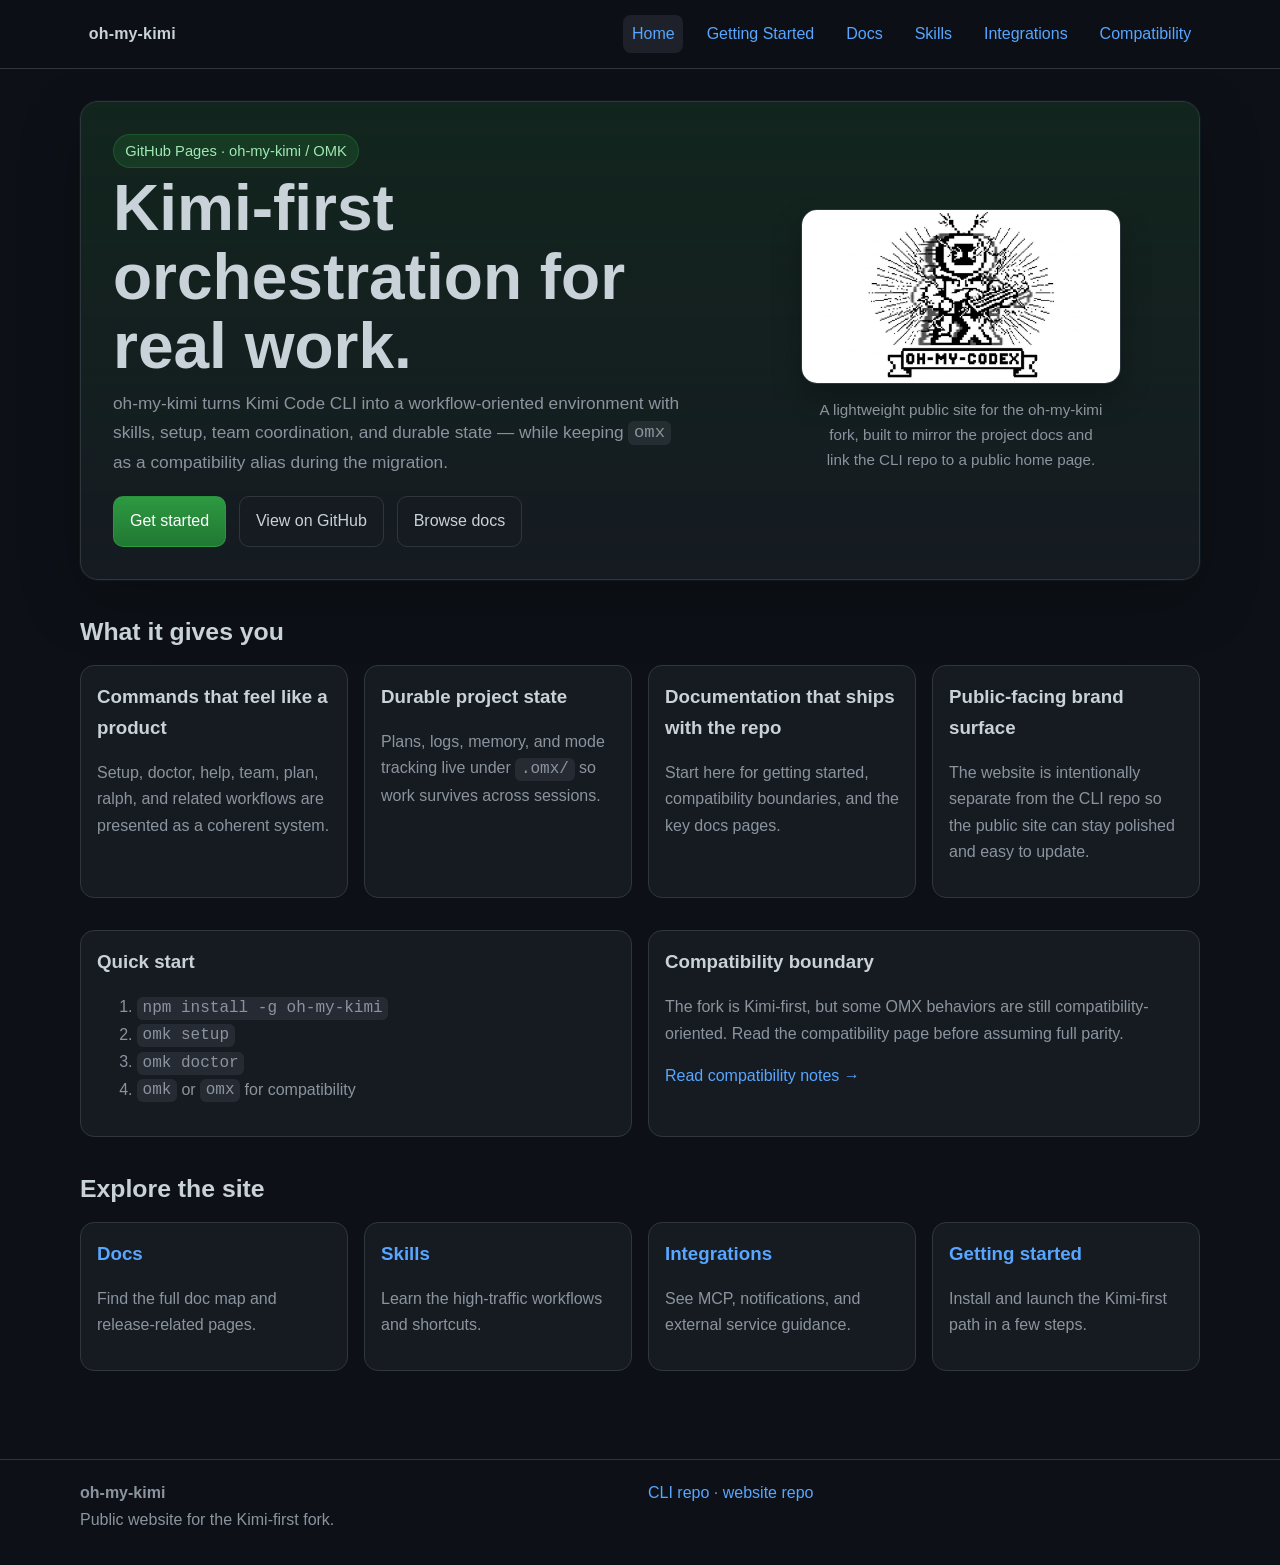
==== index.html @ 95d9c624 "Establish a public oh-my-kimi website surface The user wants a GitHub Pages site similar to the exis" ====
<!doctype html>
<html lang="en">
  <head>
    <meta charset="UTF-8" />
    <meta name="viewport" content="width=device-width, initial-scale=1.0" />
    <title>oh-my-kimi — Kimi-first multi-agent orchestration</title>
    <meta name="description" content="oh-my-kimi is a Kimi-first multi-agent orchestration layer with skills, setup, team execution, and docs for daily use." />
    <link rel="stylesheet" href="./style.css" />
  </head>
  <body>
    <header>
      <nav class="container nav" aria-label="Primary">
        <a class="brand" href="./index.html">oh-my-kimi</a>
        <a class="active" href="./index.html">Home</a>
        <a href="./getting-started.html">Getting Started</a>
        <a href="./docs.html">Docs</a>
        <a href="./skills.html">Skills</a>
        <a href="./integrations.html">Integrations</a>
        <a href="./compatibility.html">Compatibility</a>
      </nav>
    </header>

    <main class="container">
      <section class="hero">
        <div>
          <span class="badge">GitHub Pages · oh-my-kimi / OMK</span>
          <h1>Kimi-first orchestration for real work.</h1>
          <p>
            oh-my-kimi turns Kimi Code CLI into a workflow-oriented environment with skills, setup, team
            coordination, and durable state — while keeping <code>omx</code> as a compatibility alias during the
            migration.
          </p>
          <div class="actions">
            <a class="button primary" href="./getting-started.html">Get started</a>
            <a class="button" href="https://github.com/wang-h/oh-my-kimi">View on GitHub</a>
            <a class="button" href="./docs.html">Browse docs</a>
          </div>
        </div>
        <div class="hero-art">
          <img src="./assets/hero.jpg" alt="oh-my-kimi mascot illustration" />
          <div class="mini">A lightweight public site for the oh-my-kimi fork, built to mirror the project docs and link the CLI repo to a public home page.</div>
        </div>
      </section>

      <section class="section">
        <h2>What it gives you</h2>
        <div class="grid">
          <article class="card">
            <h3>Commands that feel like a product</h3>
            <p>Setup, doctor, help, team, plan, ralph, and related workflows are presented as a coherent system.</p>
          </article>
          <article class="card">
            <h3>Durable project state</h3>
            <p>Plans, logs, memory, and mode tracking live under <code>.omx/</code> so work survives across sessions.</p>
          </article>
          <article class="card">
            <h3>Documentation that ships with the repo</h3>
            <p>Start here for getting started, compatibility boundaries, and the key docs pages.</p>
          </article>
          <article class="card">
            <h3>Public-facing brand surface</h3>
            <p>The website is intentionally separate from the CLI repo so the public site can stay polished and easy to update.</p>
          </article>
        </div>
      </section>

      <section class="section split">
        <article class="card">
          <h3>Quick start</h3>
          <ol>
            <li><code>npm install -g oh-my-kimi</code></li>
            <li><code>omk setup</code></li>
            <li><code>omk doctor</code></li>
            <li><code>omk</code> or <code>omx</code> for compatibility</li>
          </ol>
        </article>
        <article class="card">
          <h3>Compatibility boundary</h3>
          <p>
            The fork is Kimi-first, but some OMX behaviors are still compatibility-oriented. Read the
            compatibility page before assuming full parity.
          </p>
          <p><a href="./compatibility.html">Read compatibility notes →</a></p>
        </article>
      </section>

      <section class="section">
        <h2>Explore the site</h2>
        <div class="grid">
          <article class="card"><h3><a href="./docs.html">Docs</a></h3><p>Find the full doc map and release-related pages.</p></article>
          <article class="card"><h3><a href="./skills.html">Skills</a></h3><p>Learn the high-traffic workflows and shortcuts.</p></article>
          <article class="card"><h3><a href="./integrations.html">Integrations</a></h3><p>See MCP, notifications, and external service guidance.</p></article>
          <article class="card"><h3><a href="./getting-started.html">Getting started</a></h3><p>Install and launch the Kimi-first path in a few steps.</p></article>
        </div>
      </section>
    </main>

    <footer class="footer">
      <div class="container">
        <div class="split">
          <div>
            <strong>oh-my-kimi</strong>
            <div class="muted">Public website for the Kimi-first fork.</div>
          </div>
          <div class="muted">
            <a href="https://github.com/wang-h/oh-my-kimi">CLI repo</a> ·
            <a href="https://github.com/wang-h/oh-my-kimi-website">website repo</a>
          </div>
        </div>
      </div>
    </footer>
  </body>
</html>
---- style.css ----
:root {
  --bg: #0d1117;
  --panel: #161b22;
  --text: #c9d1d9;
  --muted: #8b949e;
  --link: #58a6ff;
  --accent: #2ea043;
  --border: #30363d;
}
* { box-sizing: border-box; }
html, body { margin: 0; padding: 0; background: var(--bg); color: var(--text); font-family: Inter, -apple-system, BlinkMacSystemFont, "Segoe UI", Roboto, Helvetica, Arial, sans-serif; line-height: 1.65; }
a { color: var(--link); text-decoration: none; }
a:hover { text-decoration: underline; }
img { max-width: 100%; }
code, pre { font-family: ui-monospace, SFMono-Regular, Menlo, Monaco, Consolas, "Liberation Mono", monospace; }
pre { overflow-x: auto; background: #0b1016; border: 1px solid var(--border); border-radius: 12px; padding: 1rem; }
code { background: rgba(110, 118, 129, 0.18); padding: 0.15rem 0.35rem; border-radius: 6px; }
header { position: sticky; top: 0; z-index: 20; backdrop-filter: blur(8px); background: rgba(13, 17, 23, 0.88); border-bottom: 1px solid var(--border); }
.container { width: min(1120px, 92vw); margin: 0 auto; }
.nav { display: flex; flex-wrap: wrap; gap: 0.9rem; align-items: center; padding: 0.95rem 0; }
.brand { font-weight: 800; color: var(--text); margin-right: auto; letter-spacing: 0.01em; }
.nav a { padding: 0.35rem 0.55rem; border-radius: 8px; }
.nav a.active, .nav a:hover { background: rgba(110, 118, 129, 0.18); text-decoration: none; }
main { padding: 2rem 0 3rem; }
.hero { display: grid; grid-template-columns: 1.2fr 0.8fr; gap: 1.5rem; align-items: center; padding: 2rem; border: 1px solid var(--border); border-radius: 18px; background: linear-gradient(180deg, rgba(46, 160, 67, 0.14), rgba(22, 27, 34, 0.94)); box-shadow: 0 0 0 1px rgba(88, 166, 255, 0.05), 0 20px 60px rgba(0, 0, 0, 0.25); }
.hero h1 { margin: 0.35rem 0 0.5rem; font-size: clamp(2.2rem, 5vw, 4rem); line-height: 1.08; }
.hero p { margin: 0.5rem 0 0; font-size: 1.08rem; color: var(--muted); max-width: 60ch; }
.badge { display: inline-flex; align-items: center; gap: 0.4rem; background: rgba(46, 160, 67, 0.18); color: #9fe9b4; border: 1px solid rgba(46, 160, 67, 0.28); border-radius: 999px; padding: 0.25rem 0.7rem; font-size: 0.92rem; }
.actions { display: flex; flex-wrap: wrap; gap: 0.8rem; margin-top: 1.2rem; }
.button { display: inline-flex; align-items: center; justify-content: center; gap: 0.4rem; padding: 0.72rem 1rem; border-radius: 10px; border: 1px solid var(--border); background: var(--panel); color: var(--text); text-decoration: none; }
.button.primary { background: linear-gradient(180deg, rgba(46, 160, 67, 0.95), rgba(35, 134, 54, 0.88)); border-color: rgba(46, 160, 67, 0.65); color: white; }
.button:hover { text-decoration: none; transform: translateY(-1px); }
.hero-art { display: flex; flex-direction: column; gap: 0.8rem; align-items: center; justify-content: center; }
.hero-art img { width: 100%; max-width: 320px; border-radius: 16px; border: 1px solid var(--border); box-shadow: 0 14px 30px rgba(0, 0, 0, 0.25); }
.hero-art .mini { color: var(--muted); font-size: 0.95rem; text-align: center; max-width: 34ch; }
.section { margin-top: 2rem; }
.section h2 { margin: 0 0 0.75rem; font-size: 1.55rem; }
.grid { display: grid; grid-template-columns: repeat(auto-fit, minmax(240px, 1fr)); gap: 1rem; }
.card { background: var(--panel); border: 1px solid var(--border); border-radius: 14px; padding: 1rem; }
.card h3 { margin: 0 0 0.35rem; }
.card p, .card li { color: var(--muted); }
.split { display: grid; grid-template-columns: 1fr 1fr; gap: 1rem; }
.footer { margin-top: 2.5rem; padding: 1.25rem 0 2rem; border-top: 1px solid var(--border); color: var(--muted); }
.muted { color: var(--muted); }
.table { width: 100%; border-collapse: collapse; overflow: hidden; border: 1px solid var(--border); border-radius: 12px; }
.table th, .table td { text-align: left; padding: 0.75rem 0.85rem; border-bottom: 1px solid var(--border); vertical-align: top; }
.table th { background: rgba(110, 118, 129, 0.12); }
.table tr:last-child td { border-bottom: none; }
@media (max-width: 880px) { .hero, .split { grid-template-columns: 1fr; } .brand { width: 100%; margin-right: 0; } }
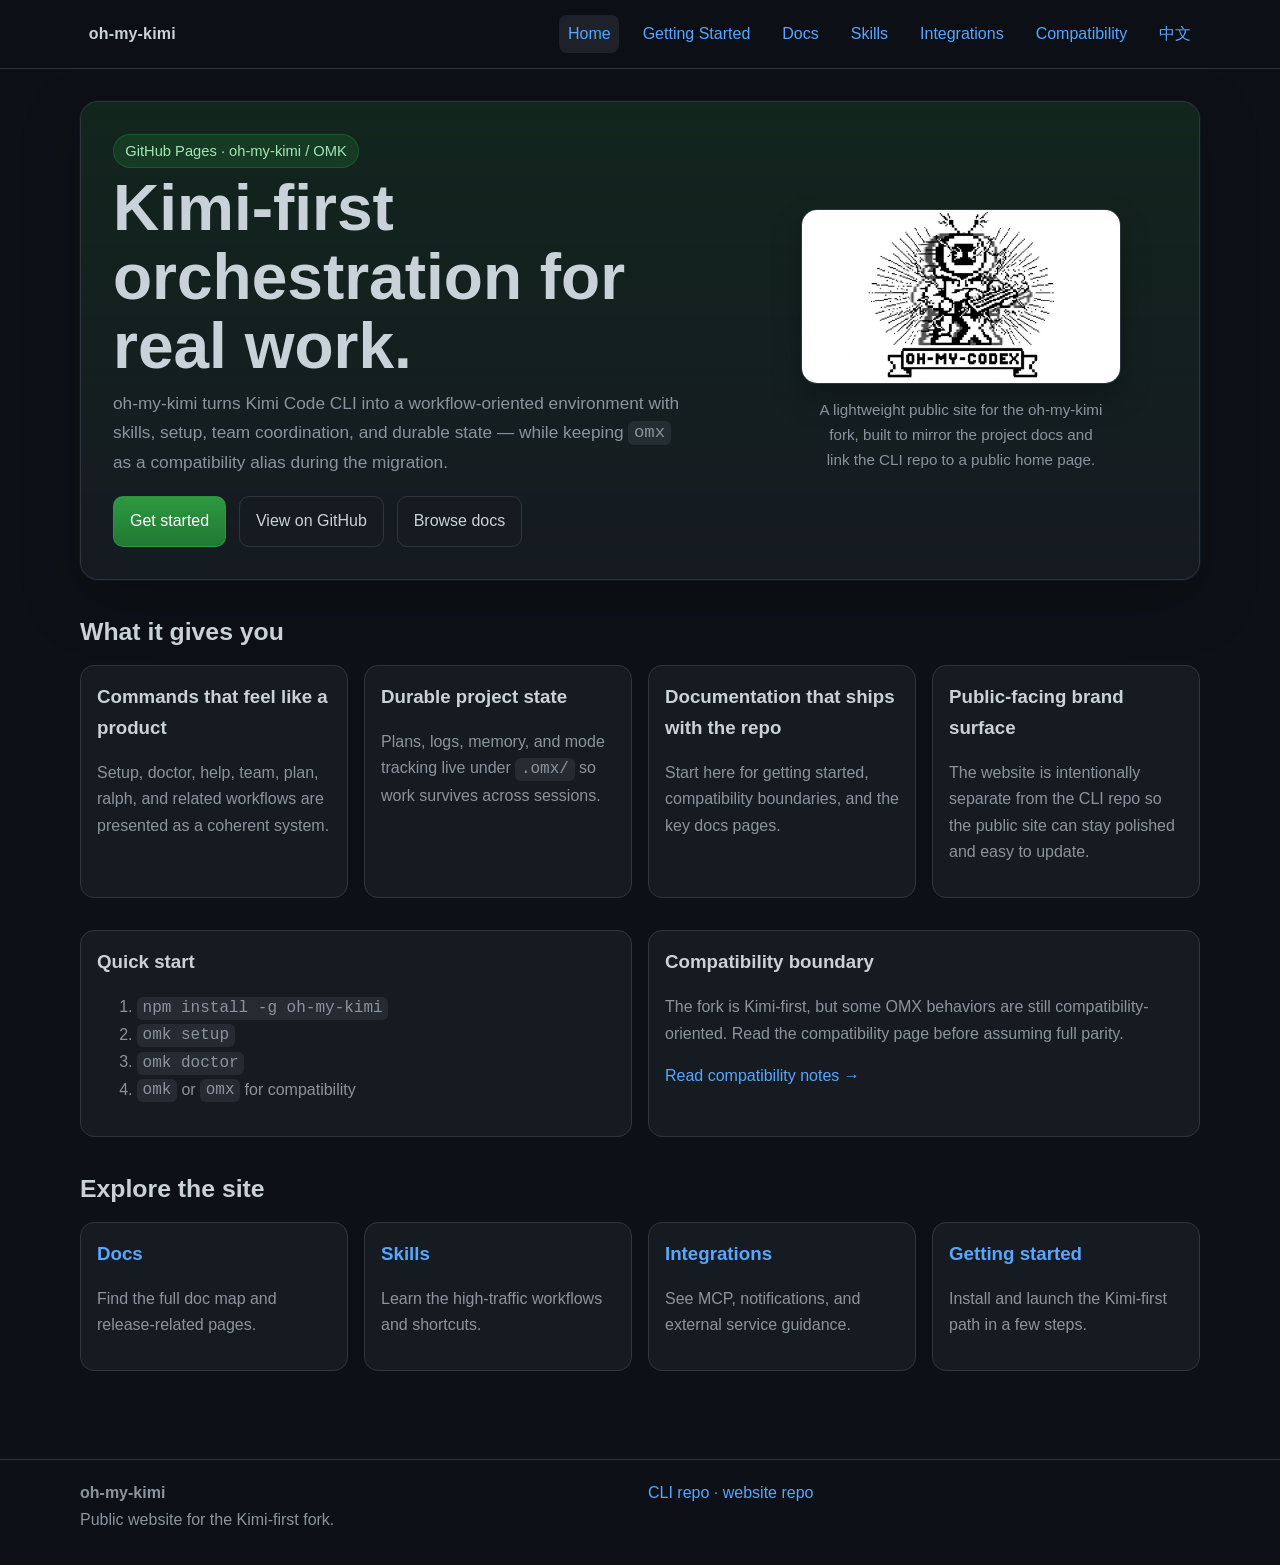
==== commit 97d98039: "Add Chinese pages to the oh-my-kimi website The user asked for the public site and docs surface to s" ====
--- a/index.html
+++ b/index.html
@@ -17,6 +17,7 @@
         <a href="./skills.html">Skills</a>
         <a href="./integrations.html">Integrations</a>
         <a href="./compatibility.html">Compatibility</a>
+        <a href="./zh/index.html">中文</a>
       </nav>
     </header>
 
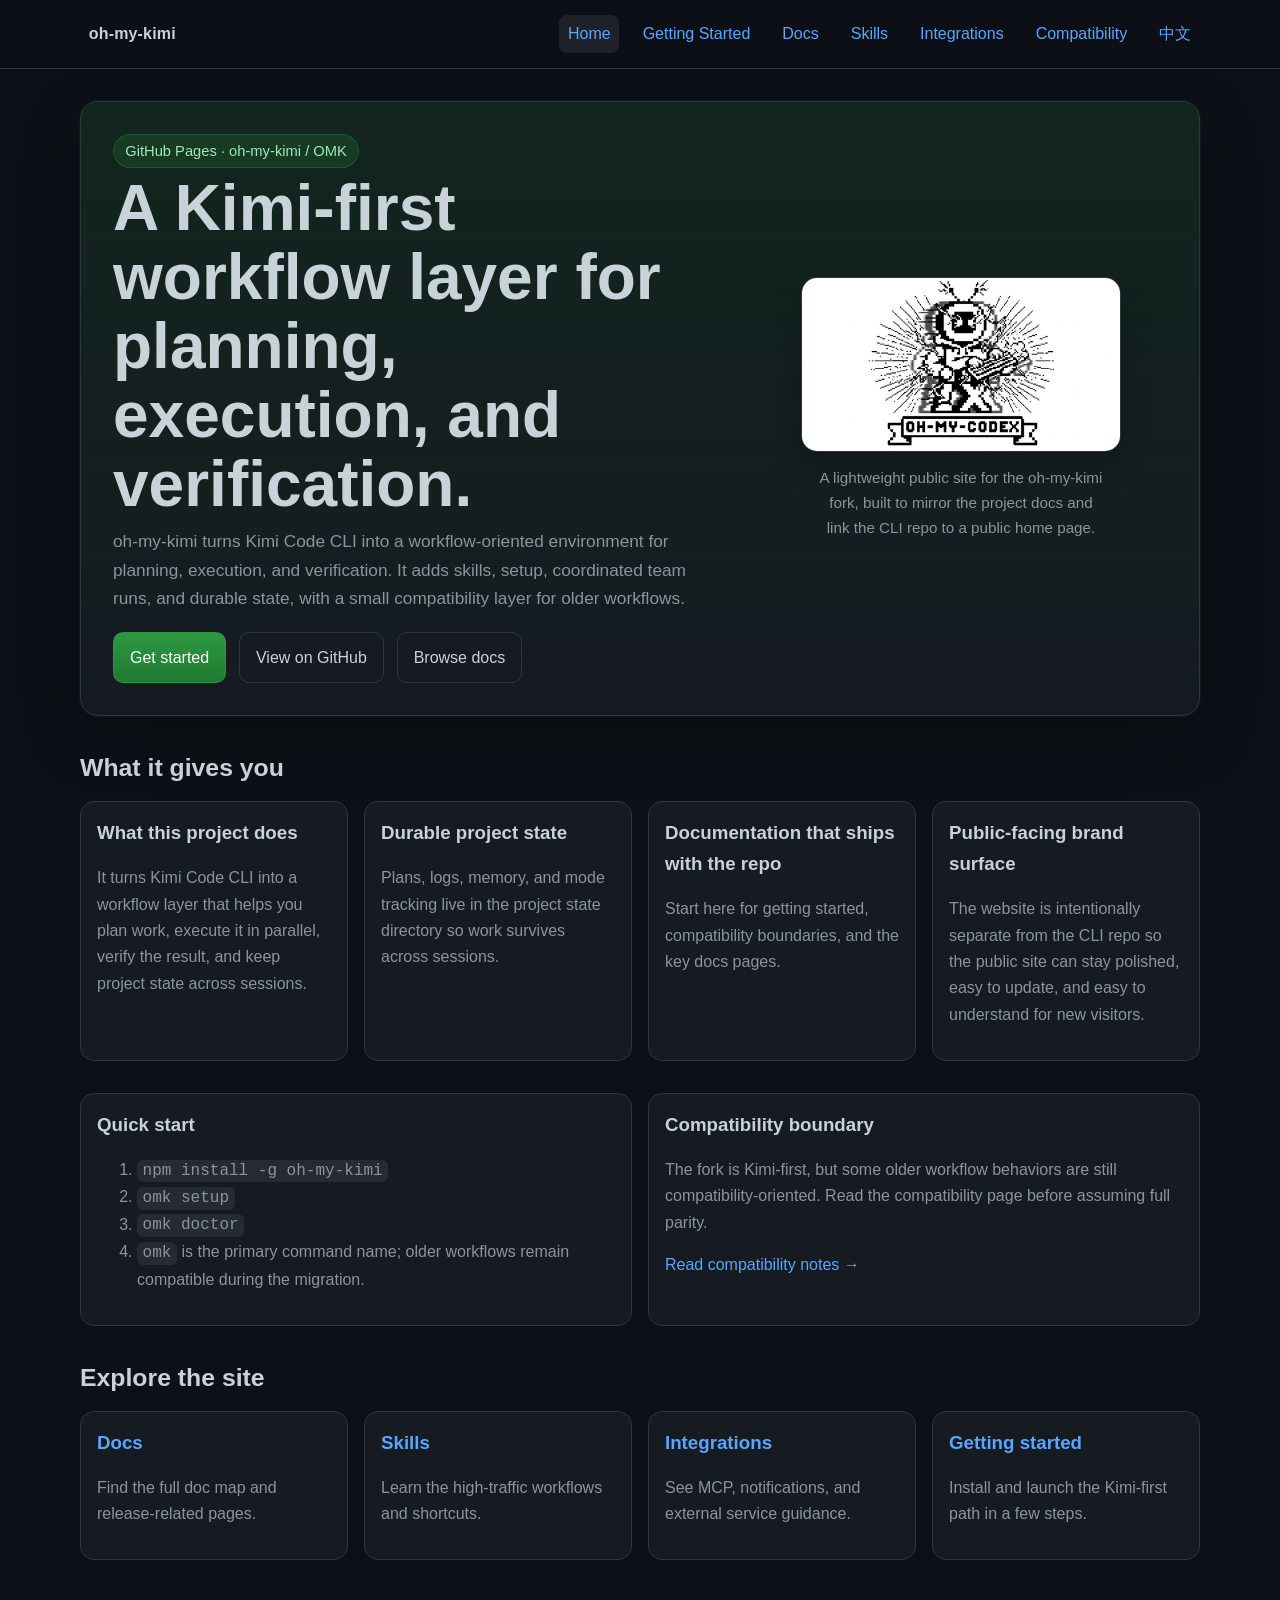
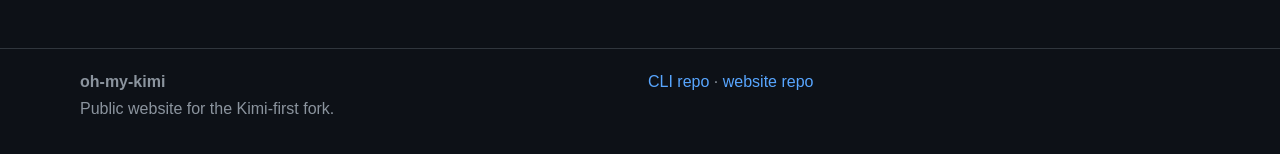
==== commit 403a1cfc: "Clarify the website purpose and retire OMX from public pages The public site now explains what oh-my" ====
--- a/index.html
+++ b/index.html
@@ -25,11 +25,9 @@
       <section class="hero">
         <div>
           <span class="badge">GitHub Pages · oh-my-kimi / OMK</span>
-          <h1>Kimi-first orchestration for real work.</h1>
+          <h1>A Kimi-first workflow layer for planning, execution, and verification.</h1>
           <p>
-            oh-my-kimi turns Kimi Code CLI into a workflow-oriented environment with skills, setup, team
-            coordination, and durable state — while keeping <code>omx</code> as a compatibility alias during the
-            migration.
+            oh-my-kimi turns Kimi Code CLI into a workflow-oriented environment for planning, execution, and verification. It adds skills, setup, coordinated team runs, and durable state, with a small compatibility layer for older workflows.
           </p>
           <div class="actions">
             <a class="button primary" href="./getting-started.html">Get started</a>
@@ -47,12 +45,12 @@
         <h2>What it gives you</h2>
         <div class="grid">
           <article class="card">
-            <h3>Commands that feel like a product</h3>
-            <p>Setup, doctor, help, team, plan, ralph, and related workflows are presented as a coherent system.</p>
+            <h3>What this project does</h3>
+            <p>It turns Kimi Code CLI into a workflow layer that helps you plan work, execute it in parallel, verify the result, and keep project state across sessions.</p>
           </article>
           <article class="card">
             <h3>Durable project state</h3>
-            <p>Plans, logs, memory, and mode tracking live under <code>.omx/</code> so work survives across sessions.</p>
+            <p>Plans, logs, memory, and mode tracking live in the project state directory so work survives across sessions.</p>
           </article>
           <article class="card">
             <h3>Documentation that ships with the repo</h3>
@@ -60,7 +58,7 @@
           </article>
           <article class="card">
             <h3>Public-facing brand surface</h3>
-            <p>The website is intentionally separate from the CLI repo so the public site can stay polished and easy to update.</p>
+            <p>The website is intentionally separate from the CLI repo so the public site can stay polished, easy to update, and easy to understand for new visitors.</p>
           </article>
         </div>
       </section>
@@ -72,13 +70,13 @@
             <li><code>npm install -g oh-my-kimi</code></li>
             <li><code>omk setup</code></li>
             <li><code>omk doctor</code></li>
-            <li><code>omk</code> or <code>omx</code> for compatibility</li>
+            <li><code>omk</code> is the primary command name; older workflows remain compatible during the migration.</li>
           </ol>
         </article>
         <article class="card">
           <h3>Compatibility boundary</h3>
           <p>
-            The fork is Kimi-first, but some OMX behaviors are still compatibility-oriented. Read the
+            The fork is Kimi-first, but some older workflow behaviors are still compatibility-oriented. Read the
             compatibility page before assuming full parity.
           </p>
           <p><a href="./compatibility.html">Read compatibility notes →</a></p>
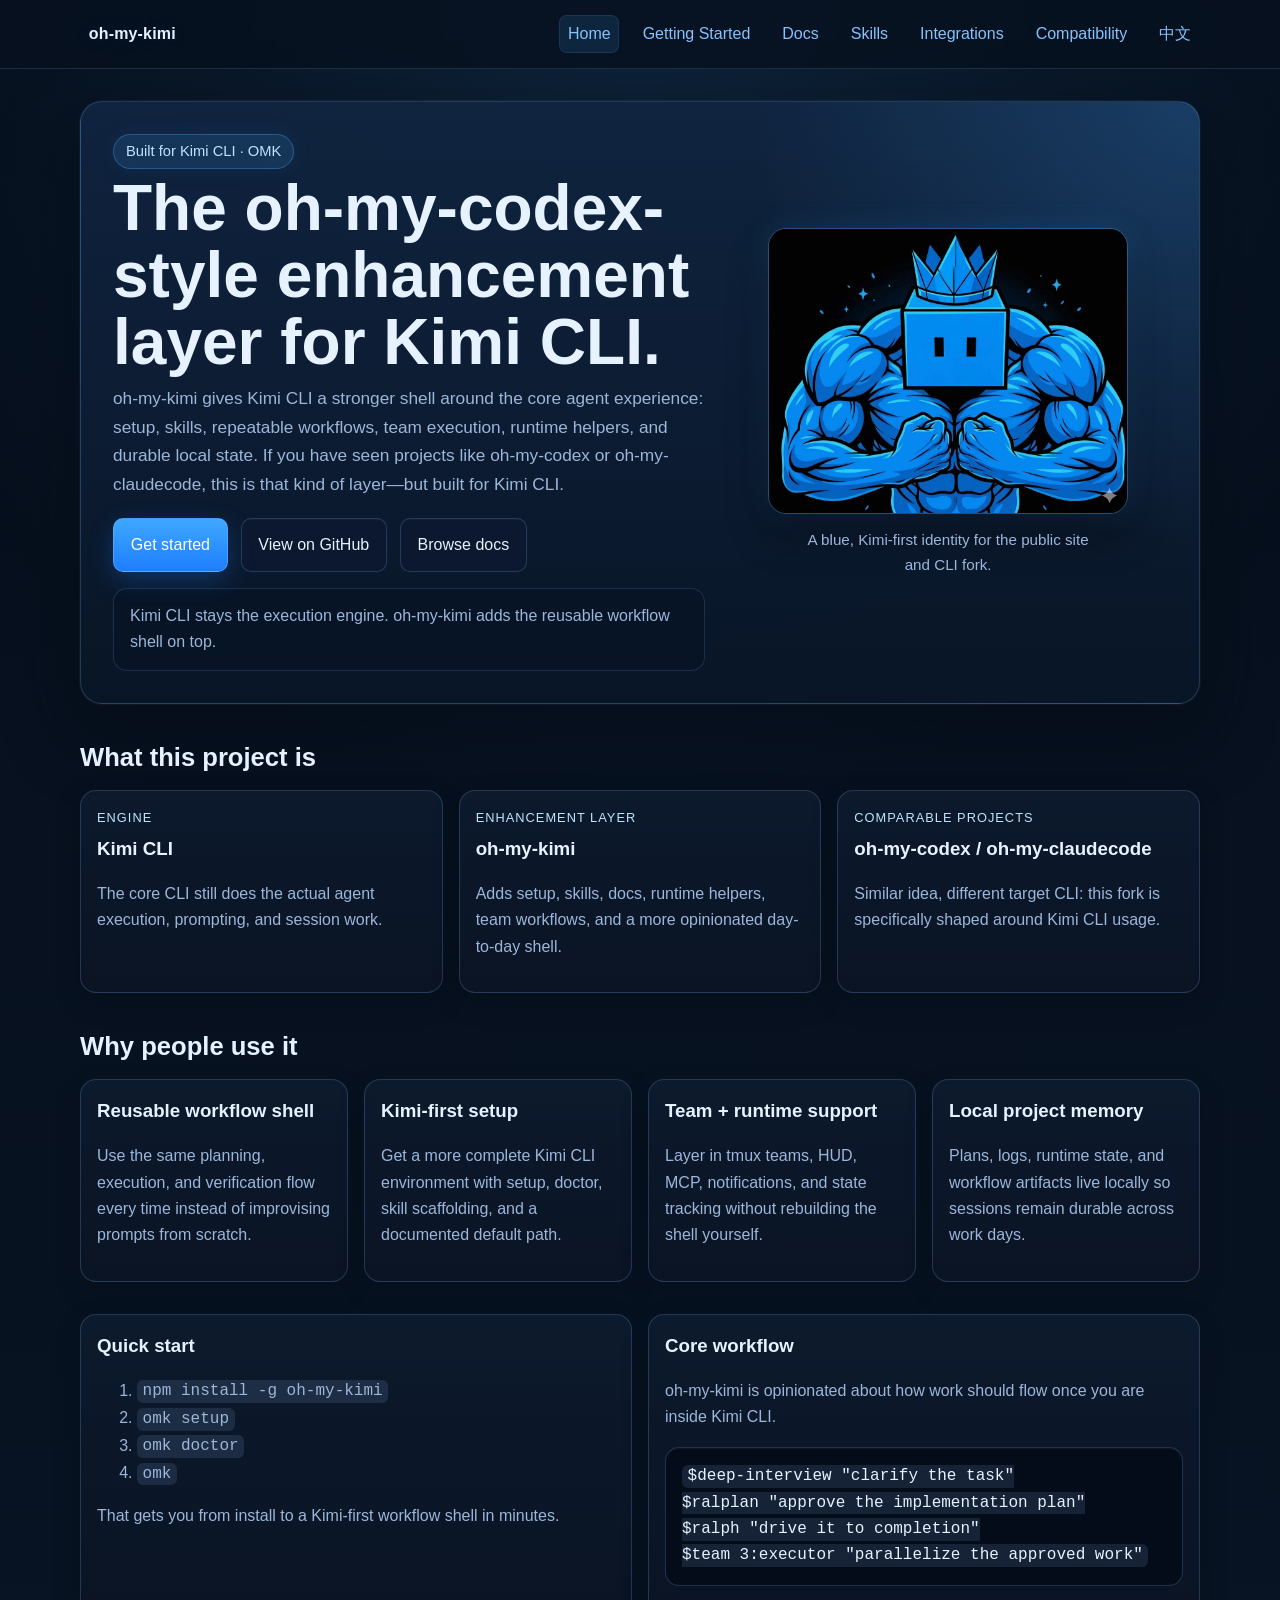
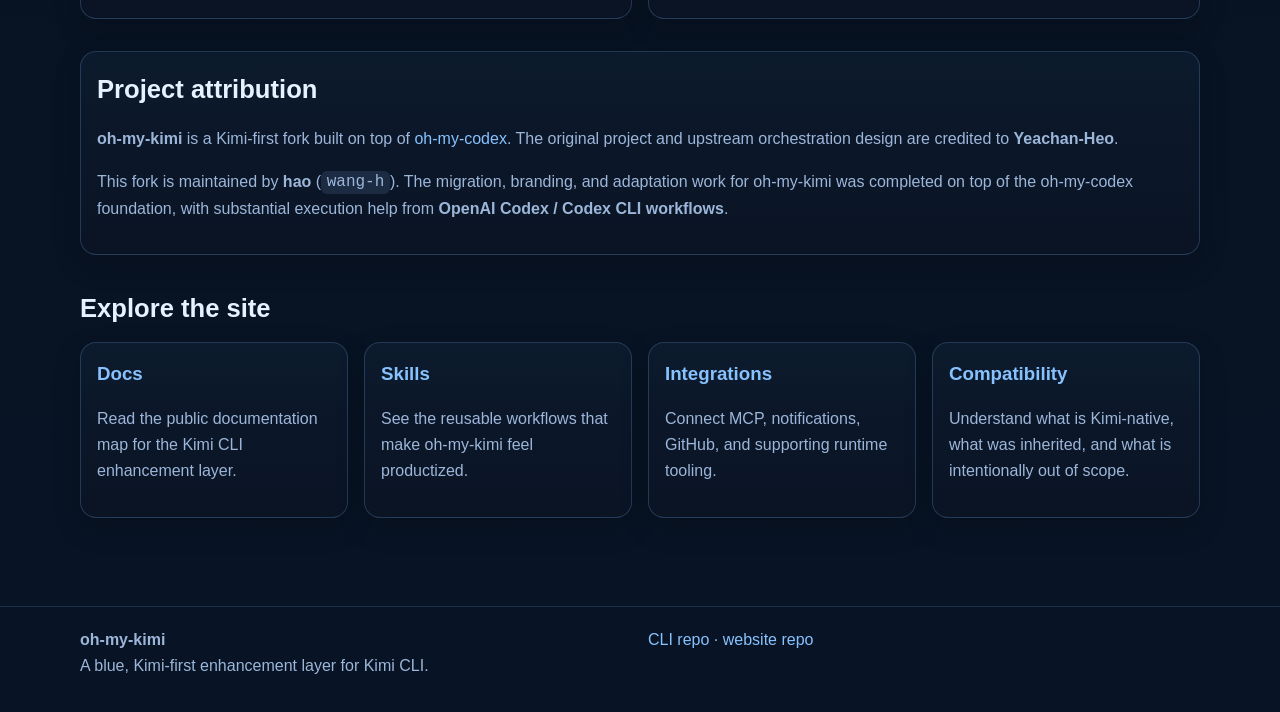
==== commit d47065e7: "Clarify the Kimi CLI story on the public website The website now presents oh-my-kimi as a blue, Kimi" ====
--- a/index.html
+++ b/index.html
@@ -3,8 +3,8 @@
   <head>
     <meta charset="UTF-8" />
     <meta name="viewport" content="width=device-width, initial-scale=1.0" />
-    <title>oh-my-kimi — Kimi-first multi-agent orchestration</title>
-    <meta name="description" content="oh-my-kimi is a Kimi-first multi-agent orchestration layer with skills, setup, team execution, and docs for daily use." />
+    <title>oh-my-kimi — the Kimi CLI enhancement layer</title>
+    <meta name="description" content="oh-my-kimi is an oh-my-codex-style enhancement layer built for Kimi CLI, adding setup, skills, team workflows, and durable runtime state." />
     <link rel="stylesheet" href="./style.css" />
   </head>
   <body>
@@ -24,41 +24,67 @@
     <main class="container">
       <section class="hero">
         <div>
-          <span class="badge">GitHub Pages · oh-my-kimi / OMK</span>
-          <h1>A Kimi-first workflow layer for planning, execution, and verification.</h1>
+          <span class="badge">Built for Kimi CLI · OMK</span>
+          <h1>The oh-my-codex-style enhancement layer for Kimi CLI.</h1>
           <p>
-            oh-my-kimi turns Kimi Code CLI into a workflow-oriented environment for planning, execution, and verification. It adds skills, setup, coordinated team runs, and durable state, with a small compatibility layer for older workflows.
+            oh-my-kimi gives Kimi CLI a stronger shell around the core agent experience: setup, skills,
+            repeatable workflows, team execution, runtime helpers, and durable local state. If you have seen
+            projects like oh-my-codex or oh-my-claudecode, this is that kind of layer—but built for Kimi CLI.
           </p>
           <div class="actions">
             <a class="button primary" href="./getting-started.html">Get started</a>
             <a class="button" href="https://github.com/wang-h/oh-my-kimi">View on GitHub</a>
             <a class="button" href="./docs.html">Browse docs</a>
           </div>
+          <div class="hero-note">
+            Kimi CLI stays the execution engine. oh-my-kimi adds the reusable workflow shell on top.
+          </div>
         </div>
         <div class="hero-art">
           <img src="./assets/hero.jpg" alt="oh-my-kimi mascot illustration" />
-          <div class="mini">A lightweight public site for the oh-my-kimi fork, built to mirror the project docs and link the CLI repo to a public home page.</div>
+          <div class="mini">A blue, Kimi-first identity for the public site and CLI fork.</div>
         </div>
       </section>
 
       <section class="section">
-        <h2>What it gives you</h2>
+        <h2>What this project is</h2>
+        <div class="compare-grid">
+          <article class="card">
+            <div class="kicker">Engine</div>
+            <h3>Kimi CLI</h3>
+            <p>The core CLI still does the actual agent execution, prompting, and session work.</p>
+          </article>
+          <article class="card">
+            <div class="kicker">Enhancement layer</div>
+            <h3>oh-my-kimi</h3>
+            <p>Adds setup, skills, docs, runtime helpers, team workflows, and a more opinionated day-to-day shell.</p>
+          </article>
+          <article class="card">
+            <div class="kicker">Comparable projects</div>
+            <h3>oh-my-codex / oh-my-claudecode</h3>
+            <p>Similar idea, different target CLI: this fork is specifically shaped around Kimi CLI usage.</p>
+          </article>
+        </div>
+      </section>
+
+      <section class="section">
+        <h2>Why people use it</h2>
         <div class="grid">
           <article class="card">
-            <h3>What this project does</h3>
-            <p>It turns Kimi Code CLI into a workflow layer that helps you plan work, execute it in parallel, verify the result, and keep project state across sessions.</p>
+            <h3>Reusable workflow shell</h3>
+            <p>Use the same planning, execution, and verification flow every time instead of improvising prompts from scratch.</p>
           </article>
           <article class="card">
-            <h3>Durable project state</h3>
-            <p>Plans, logs, memory, and mode tracking live in the project state directory so work survives across sessions.</p>
+            <h3>Kimi-first setup</h3>
+            <p>Get a more complete Kimi CLI environment with setup, doctor, skill scaffolding, and a documented default path.</p>
           </article>
           <article class="card">
-            <h3>Documentation that ships with the repo</h3>
-            <p>Start here for getting started, compatibility boundaries, and the key docs pages.</p>
+            <h3>Team + runtime support</h3>
+            <p>Layer in tmux teams, HUD, MCP, notifications, and state tracking without rebuilding the shell yourself.</p>
           </article>
           <article class="card">
-            <h3>Public-facing brand surface</h3>
-            <p>The website is intentionally separate from the CLI repo so the public site can stay polished, easy to update, and easy to understand for new visitors.</p>
+            <h3>Local project memory</h3>
+            <p>Plans, logs, runtime state, and workflow artifacts live locally so sessions remain durable across work days.</p>
           </article>
         </div>
       </section>
@@ -70,26 +96,42 @@
             <li><code>npm install -g oh-my-kimi</code></li>
             <li><code>omk setup</code></li>
             <li><code>omk doctor</code></li>
-            <li><code>omk</code> is the primary command name; older workflows remain compatible during the migration.</li>
+            <li><code>omk</code></li>
           </ol>
+          <p class="muted">That gets you from install to a Kimi-first workflow shell in minutes.</p>
         </article>
         <article class="card">
-          <h3>Compatibility boundary</h3>
-          <p>
-            The fork is Kimi-first, but some older workflow behaviors are still compatibility-oriented. Read the
-            compatibility page before assuming full parity.
-          </p>
-          <p><a href="./compatibility.html">Read compatibility notes →</a></p>
+          <h3>Core workflow</h3>
+          <p>oh-my-kimi is opinionated about how work should flow once you are inside Kimi CLI.</p>
+          <pre><code>$deep-interview "clarify the task"
+$ralplan "approve the implementation plan"
+$ralph "drive it to completion"
+$team 3:executor "parallelize the approved work"</code></pre>
         </article>
+      </section>
+
+      <section class="section card">
+        <h2>Project attribution</h2>
+        <p>
+          <strong>oh-my-kimi</strong> is a Kimi-first fork built on top of
+          <a href="https://github.com/Yeachan-Heo/oh-my-codex">oh-my-codex</a>.
+          The original project and upstream orchestration design are credited to
+          <strong>Yeachan-Heo</strong>.
+        </p>
+        <p>
+          This fork is maintained by <strong>hao</strong> (<code>wang-h</code>).
+          The migration, branding, and adaptation work for oh-my-kimi was completed on top of the oh-my-codex foundation,
+          with substantial execution help from <strong>OpenAI Codex / Codex CLI workflows</strong>.
+        </p>
       </section>
 
       <section class="section">
         <h2>Explore the site</h2>
         <div class="grid">
-          <article class="card"><h3><a href="./docs.html">Docs</a></h3><p>Find the full doc map and release-related pages.</p></article>
-          <article class="card"><h3><a href="./skills.html">Skills</a></h3><p>Learn the high-traffic workflows and shortcuts.</p></article>
-          <article class="card"><h3><a href="./integrations.html">Integrations</a></h3><p>See MCP, notifications, and external service guidance.</p></article>
-          <article class="card"><h3><a href="./getting-started.html">Getting started</a></h3><p>Install and launch the Kimi-first path in a few steps.</p></article>
+          <article class="card"><h3><a href="./docs.html">Docs</a></h3><p>Read the public documentation map for the Kimi CLI enhancement layer.</p></article>
+          <article class="card"><h3><a href="./skills.html">Skills</a></h3><p>See the reusable workflows that make oh-my-kimi feel productized.</p></article>
+          <article class="card"><h3><a href="./integrations.html">Integrations</a></h3><p>Connect MCP, notifications, GitHub, and supporting runtime tooling.</p></article>
+          <article class="card"><h3><a href="./compatibility.html">Compatibility</a></h3><p>Understand what is Kimi-native, what was inherited, and what is intentionally out of scope.</p></article>
         </div>
       </section>
     </main>
@@ -99,7 +141,7 @@
         <div class="split">
           <div>
             <strong>oh-my-kimi</strong>
-            <div class="muted">Public website for the Kimi-first fork.</div>
+            <div class="muted">A blue, Kimi-first enhancement layer for Kimi CLI.</div>
           </div>
           <div class="muted">
             <a href="https://github.com/wang-h/oh-my-kimi">CLI repo</a> ·
--- a/style.css
+++ b/style.css
@@ -1,50 +1,170 @@
-
 :root {
-  --bg: #0d1117;
-  --panel: #161b22;
-  --text: #c9d1d9;
-  --muted: #8b949e;
-  --link: #58a6ff;
-  --accent: #2ea043;
-  --border: #30363d;
+  --bg: #07111f;
+  --bg-soft: #0c1830;
+  --panel: #0d1b2e;
+  --panel-strong: #102440;
+  --text: #e6f2ff;
+  --muted: #9cb6d9;
+  --link: #87c2ff;
+  --accent: #3fa8ff;
+  --accent-strong: #1e7dff;
+  --accent-soft: rgba(63, 168, 255, 0.14);
+  --border: rgba(119, 170, 235, 0.24);
+  --glow: rgba(63, 168, 255, 0.28);
+  --shadow: rgba(3, 9, 20, 0.52);
 }
 * { box-sizing: border-box; }
-html, body { margin: 0; padding: 0; background: var(--bg); color: var(--text); font-family: Inter, -apple-system, BlinkMacSystemFont, "Segoe UI", Roboto, Helvetica, Arial, sans-serif; line-height: 1.65; }
+html, body {
+  margin: 0;
+  padding: 0;
+  background:
+    radial-gradient(circle at top, rgba(63, 168, 255, 0.14), transparent 34%),
+    linear-gradient(180deg, #050d19 0%, var(--bg) 30%, #081425 100%);
+  color: var(--text);
+  font-family: Inter, -apple-system, BlinkMacSystemFont, "Segoe UI", Roboto, Helvetica, Arial, sans-serif;
+  line-height: 1.65;
+}
 a { color: var(--link); text-decoration: none; }
 a:hover { text-decoration: underline; }
 img { max-width: 100%; }
 code, pre { font-family: ui-monospace, SFMono-Regular, Menlo, Monaco, Consolas, "Liberation Mono", monospace; }
-pre { overflow-x: auto; background: #0b1016; border: 1px solid var(--border); border-radius: 12px; padding: 1rem; }
-code { background: rgba(110, 118, 129, 0.18); padding: 0.15rem 0.35rem; border-radius: 6px; }
-header { position: sticky; top: 0; z-index: 20; backdrop-filter: blur(8px); background: rgba(13, 17, 23, 0.88); border-bottom: 1px solid var(--border); }
+pre {
+  overflow-x: auto;
+  background: rgba(4, 12, 25, 0.9);
+  border: 1px solid var(--border);
+  border-radius: 14px;
+  padding: 1rem;
+  box-shadow: inset 0 1px 0 rgba(255,255,255,0.03);
+}
+code { background: rgba(118, 155, 204, 0.16); padding: 0.15rem 0.35rem; border-radius: 6px; }
+header {
+  position: sticky;
+  top: 0;
+  z-index: 20;
+  backdrop-filter: blur(10px);
+  background: rgba(7, 17, 31, 0.8);
+  border-bottom: 1px solid rgba(119, 170, 235, 0.18);
+}
 .container { width: min(1120px, 92vw); margin: 0 auto; }
 .nav { display: flex; flex-wrap: wrap; gap: 0.9rem; align-items: center; padding: 0.95rem 0; }
-.brand { font-weight: 800; color: var(--text); margin-right: auto; letter-spacing: 0.01em; }
+.brand {
+  font-weight: 800;
+  color: var(--text);
+  margin-right: auto;
+  letter-spacing: 0.01em;
+  text-shadow: 0 0 18px rgba(63, 168, 255, 0.18);
+}
 .nav a { padding: 0.35rem 0.55rem; border-radius: 8px; }
-.nav a.active, .nav a:hover { background: rgba(110, 118, 129, 0.18); text-decoration: none; }
+.nav a.active, .nav a:hover {
+  background: rgba(63, 168, 255, 0.12);
+  text-decoration: none;
+  box-shadow: inset 0 0 0 1px rgba(119, 170, 235, 0.12);
+}
 main { padding: 2rem 0 3rem; }
-.hero { display: grid; grid-template-columns: 1.2fr 0.8fr; gap: 1.5rem; align-items: center; padding: 2rem; border: 1px solid var(--border); border-radius: 18px; background: linear-gradient(180deg, rgba(46, 160, 67, 0.14), rgba(22, 27, 34, 0.94)); box-shadow: 0 0 0 1px rgba(88, 166, 255, 0.05), 0 20px 60px rgba(0, 0, 0, 0.25); }
-.hero h1 { margin: 0.35rem 0 0.5rem; font-size: clamp(2.2rem, 5vw, 4rem); line-height: 1.08; }
-.hero p { margin: 0.5rem 0 0; font-size: 1.08rem; color: var(--muted); max-width: 60ch; }
-.badge { display: inline-flex; align-items: center; gap: 0.4rem; background: rgba(46, 160, 67, 0.18); color: #9fe9b4; border: 1px solid rgba(46, 160, 67, 0.28); border-radius: 999px; padding: 0.25rem 0.7rem; font-size: 0.92rem; }
-.actions { display: flex; flex-wrap: wrap; gap: 0.8rem; margin-top: 1.2rem; }
-.button { display: inline-flex; align-items: center; justify-content: center; gap: 0.4rem; padding: 0.72rem 1rem; border-radius: 10px; border: 1px solid var(--border); background: var(--panel); color: var(--text); text-decoration: none; }
-.button.primary { background: linear-gradient(180deg, rgba(46, 160, 67, 0.95), rgba(35, 134, 54, 0.88)); border-color: rgba(46, 160, 67, 0.65); color: white; }
+.hero {
+  display: grid;
+  grid-template-columns: 1.15fr 0.85fr;
+  gap: 1.5rem;
+  align-items: center;
+  padding: 2rem;
+  border: 1px solid var(--border);
+  border-radius: 22px;
+  background:
+    radial-gradient(circle at top right, rgba(63, 168, 255, 0.2), transparent 35%),
+    linear-gradient(180deg, rgba(16, 36, 64, 0.96), rgba(9, 22, 39, 0.98));
+  box-shadow: 0 0 0 1px rgba(135, 194, 255, 0.05), 0 24px 70px var(--shadow);
+}
+.hero h1 { margin: 0.35rem 0 0.5rem; font-size: clamp(2.4rem, 5vw, 4.3rem); line-height: 1.05; }
+.hero p { margin: 0.5rem 0 0; font-size: 1.08rem; color: var(--muted); max-width: 64ch; }
+.badge {
+  display: inline-flex;
+  align-items: center;
+  gap: 0.4rem;
+  background: rgba(63, 168, 255, 0.14);
+  color: #bfe3ff;
+  border: 1px solid rgba(63, 168, 255, 0.34);
+  border-radius: 999px;
+  padding: 0.28rem 0.75rem;
+  font-size: 0.92rem;
+  box-shadow: 0 0 22px rgba(63, 168, 255, 0.08);
+}
+.actions { display: flex; flex-wrap: wrap; gap: 0.8rem; margin-top: 1.25rem; }
+.button {
+  display: inline-flex;
+  align-items: center;
+  justify-content: center;
+  gap: 0.4rem;
+  padding: 0.78rem 1.05rem;
+  border-radius: 10px;
+  border: 1px solid var(--border);
+  background: rgba(12, 24, 48, 0.92);
+  color: var(--text);
+  text-decoration: none;
+  box-shadow: inset 0 1px 0 rgba(255,255,255,0.03);
+}
+.button.primary {
+  background: linear-gradient(180deg, var(--accent), var(--accent-strong));
+  border-color: rgba(100, 185, 255, 0.5);
+  color: white;
+  box-shadow: 0 8px 24px rgba(30, 125, 255, 0.28);
+}
 .button:hover { text-decoration: none; transform: translateY(-1px); }
 .hero-art { display: flex; flex-direction: column; gap: 0.8rem; align-items: center; justify-content: center; }
-.hero-art img { width: 100%; max-width: 320px; border-radius: 16px; border: 1px solid var(--border); box-shadow: 0 14px 30px rgba(0, 0, 0, 0.25); }
-.hero-art .mini { color: var(--muted); font-size: 0.95rem; text-align: center; max-width: 34ch; }
+.hero-art img {
+  width: 100%;
+  max-width: 360px;
+  border-radius: 18px;
+  border: 1px solid rgba(100, 185, 255, 0.32);
+  box-shadow: 0 22px 42px rgba(0, 0, 0, 0.32), 0 0 30px rgba(63, 168, 255, 0.14);
+}
+.hero-art .mini { color: var(--muted); font-size: 0.95rem; text-align: center; max-width: 36ch; }
 .section { margin-top: 2rem; }
-.section h2 { margin: 0 0 0.75rem; font-size: 1.55rem; }
+.section h2 { margin: 0 0 0.75rem; font-size: 1.6rem; }
 .grid { display: grid; grid-template-columns: repeat(auto-fit, minmax(240px, 1fr)); gap: 1rem; }
-.card { background: var(--panel); border: 1px solid var(--border); border-radius: 14px; padding: 1rem; }
-.card h3 { margin: 0 0 0.35rem; }
+.card {
+  background: linear-gradient(180deg, rgba(13, 27, 46, 0.94), rgba(10, 20, 36, 0.98));
+  border: 1px solid var(--border);
+  border-radius: 16px;
+  padding: 1rem;
+  box-shadow: 0 10px 28px rgba(0, 0, 0, 0.18);
+}
+.card h3, .card h2 { margin: 0 0 0.4rem; }
 .card p, .card li { color: var(--muted); }
 .split { display: grid; grid-template-columns: 1fr 1fr; gap: 1rem; }
-.footer { margin-top: 2.5rem; padding: 1.25rem 0 2rem; border-top: 1px solid var(--border); color: var(--muted); }
+.footer { margin-top: 2.5rem; padding: 1.25rem 0 2rem; border-top: 1px solid rgba(119, 170, 235, 0.18); color: var(--muted); }
 .muted { color: var(--muted); }
-.table { width: 100%; border-collapse: collapse; overflow: hidden; border: 1px solid var(--border); border-radius: 12px; }
-.table th, .table td { text-align: left; padding: 0.75rem 0.85rem; border-bottom: 1px solid var(--border); vertical-align: top; }
-.table th { background: rgba(110, 118, 129, 0.12); }
+.table {
+  width: 100%;
+  border-collapse: collapse;
+  overflow: hidden;
+  border: 1px solid var(--border);
+  border-radius: 14px;
+  background: linear-gradient(180deg, rgba(13, 27, 46, 0.96), rgba(9, 19, 34, 0.98));
+}
+.table th, .table td { text-align: left; padding: 0.78rem 0.9rem; border-bottom: 1px solid rgba(119, 170, 235, 0.16); vertical-align: top; }
+.table th { background: rgba(63, 168, 255, 0.08); color: #d7ebff; }
 .table tr:last-child td { border-bottom: none; }
-@media (max-width: 880px) { .hero, .split { grid-template-columns: 1fr; } .brand { width: 100%; margin-right: 0; } }
+.hero-note {
+  margin-top: 1rem;
+  padding: 0.9rem 1rem;
+  border-radius: 14px;
+  border: 1px solid rgba(119, 170, 235, 0.18);
+  background: rgba(7, 19, 35, 0.52);
+  color: var(--muted);
+}
+.compare-grid {
+  display: grid;
+  grid-template-columns: repeat(auto-fit, minmax(220px, 1fr));
+  gap: 1rem;
+}
+.kicker {
+  color: #bfe3ff;
+  text-transform: uppercase;
+  letter-spacing: 0.08em;
+  font-size: 0.8rem;
+  margin-bottom: 0.35rem;
+}
+@media (max-width: 880px) {
+  .hero, .split { grid-template-columns: 1fr; }
+  .brand { width: 100%; margin-right: 0; }
+}
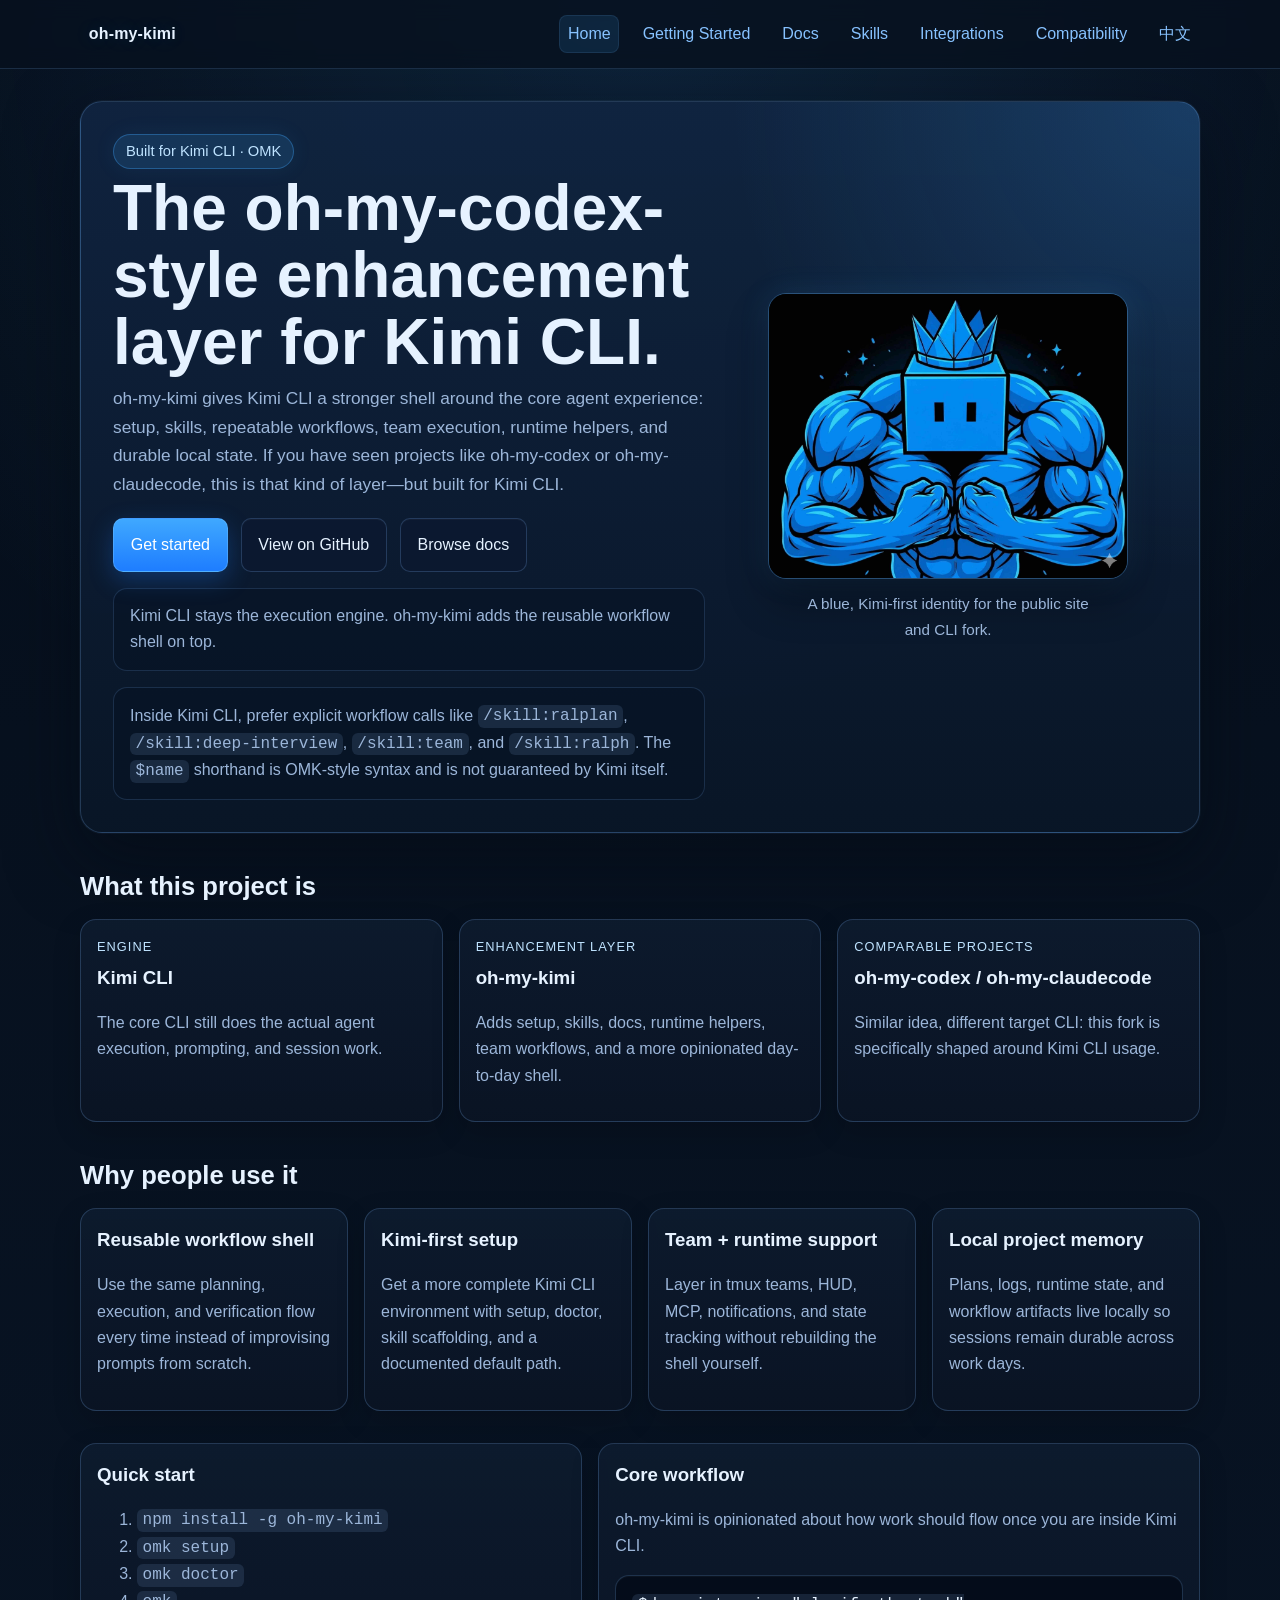
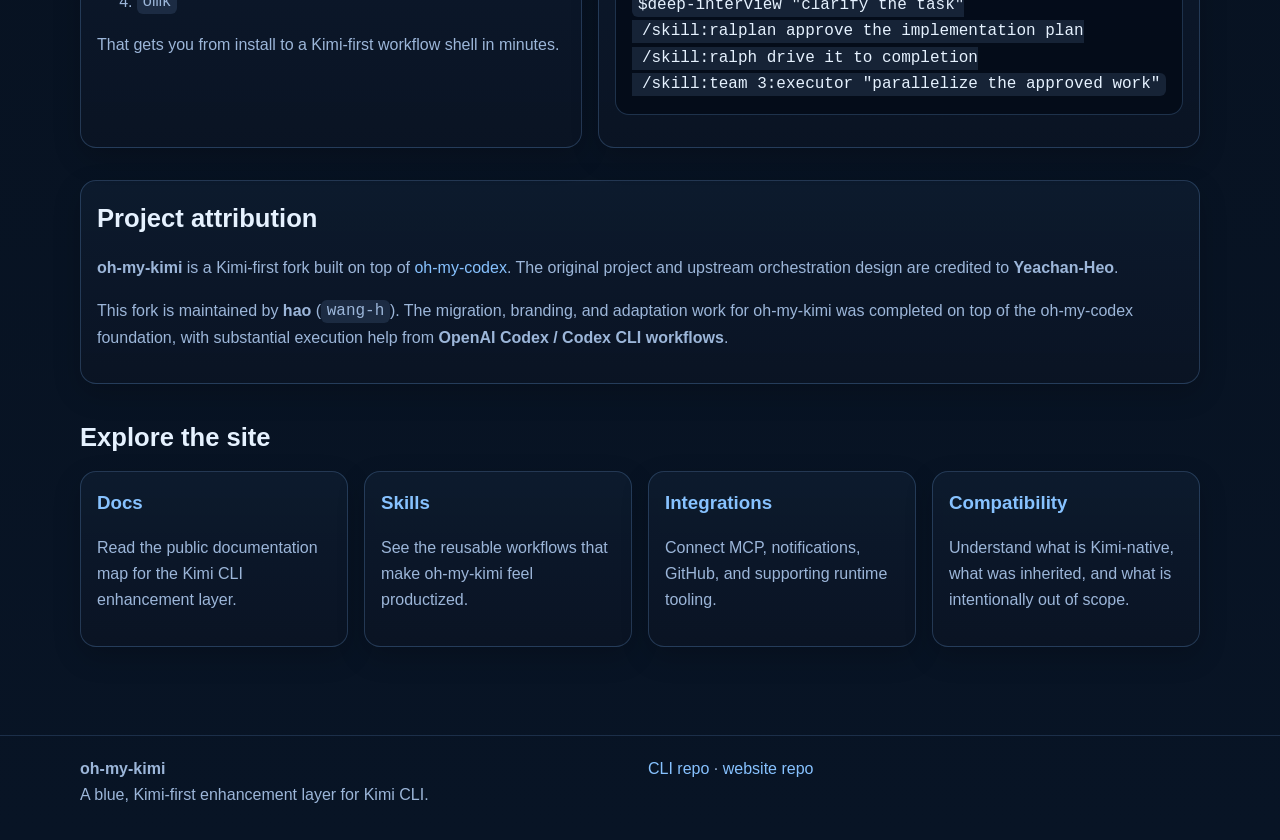
==== commit 5fa784c4: "Set Kimi-native expectations on the website onboarding copy The public site now explicitly tells Kim" ====
--- a/index.html
+++ b/index.html
@@ -38,6 +38,9 @@
           </div>
           <div class="hero-note">
             Kimi CLI stays the execution engine. oh-my-kimi adds the reusable workflow shell on top.
+          </div>
+          <div class="hero-note">
+            Inside Kimi CLI, prefer explicit workflow calls like <code>/skill:ralplan</code>, <code>/skill:deep-interview</code>, <code>/skill:team</code>, and <code>/skill:ralph</code>. The <code>$name</code> shorthand is OMK-style syntax and is not guaranteed by Kimi itself.
           </div>
         </div>
         <div class="hero-art">
@@ -104,9 +107,9 @@
           <h3>Core workflow</h3>
           <p>oh-my-kimi is opinionated about how work should flow once you are inside Kimi CLI.</p>
           <pre><code>$deep-interview "clarify the task"
-$ralplan "approve the implementation plan"
-$ralph "drive it to completion"
-$team 3:executor "parallelize the approved work"</code></pre>
+ /skill:ralplan approve the implementation plan
+ /skill:ralph drive it to completion
+ /skill:team 3:executor "parallelize the approved work"</code></pre>
         </article>
       </section>
 
